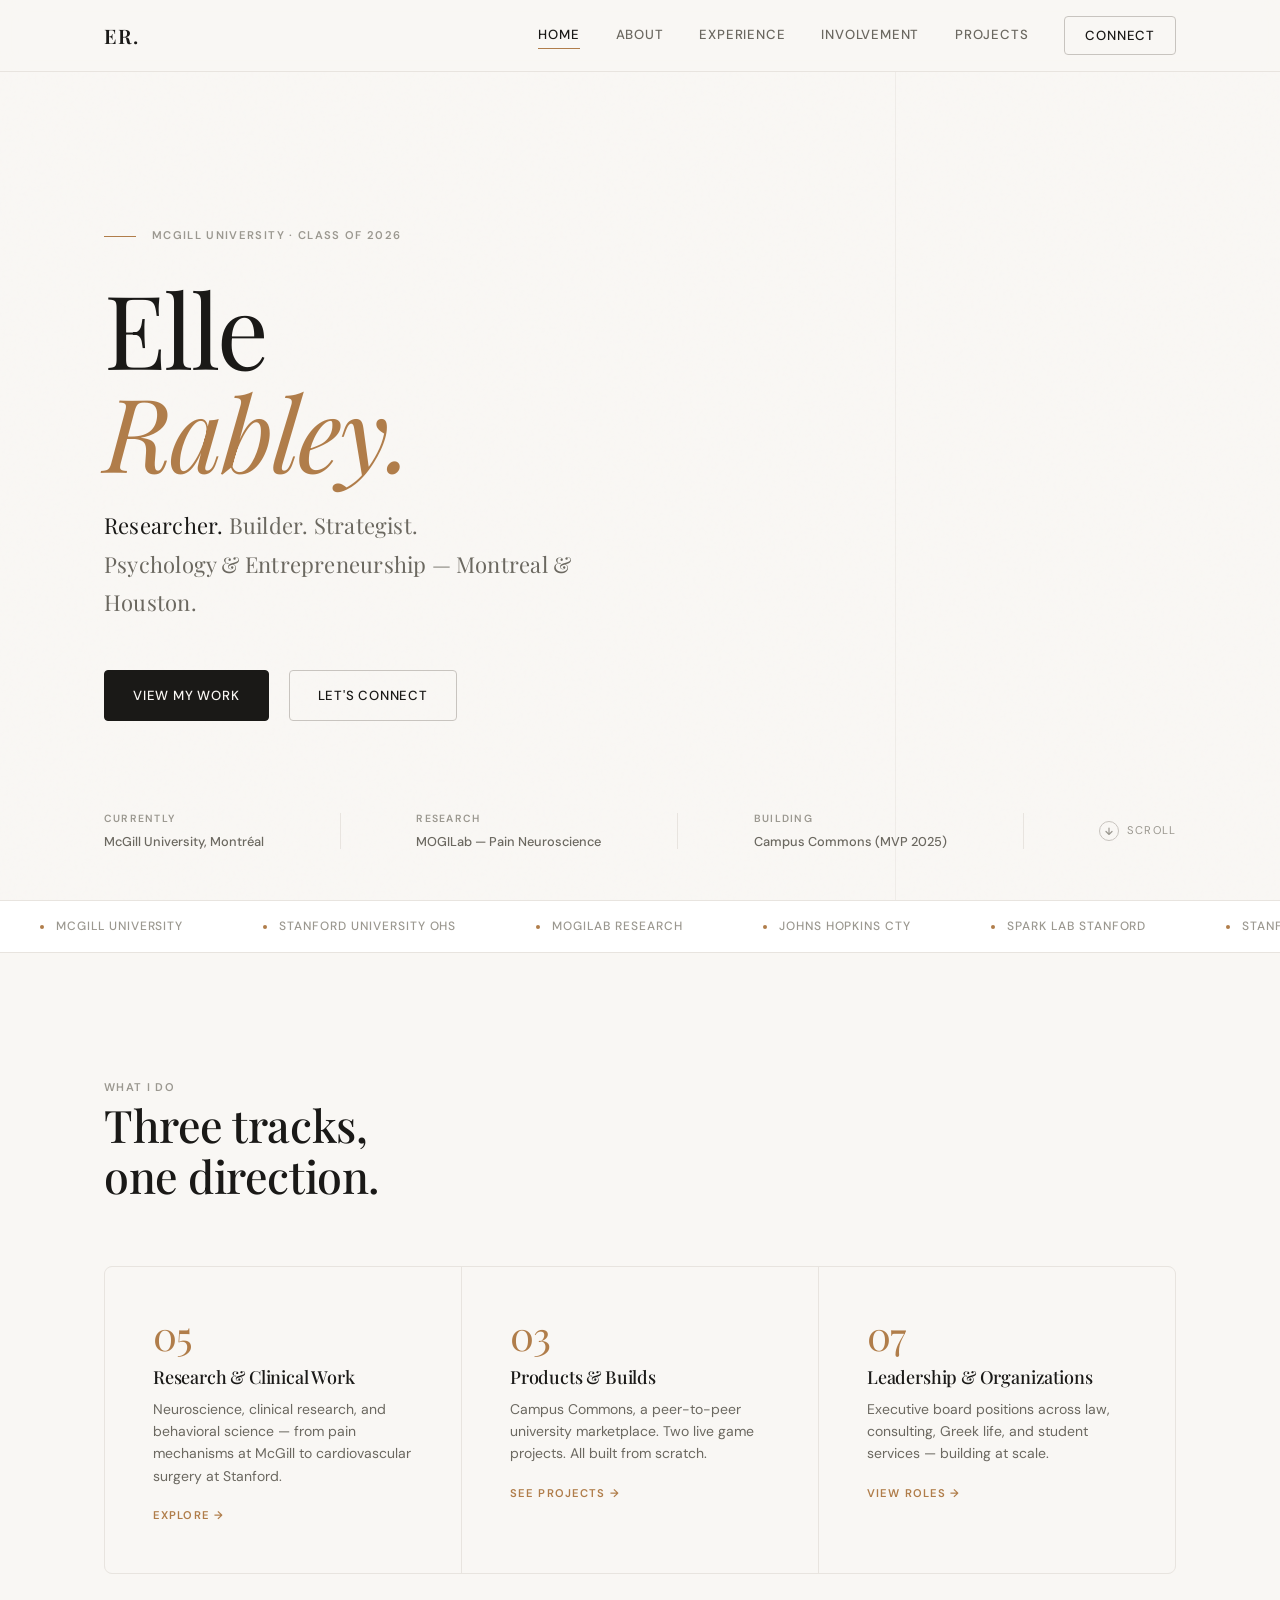
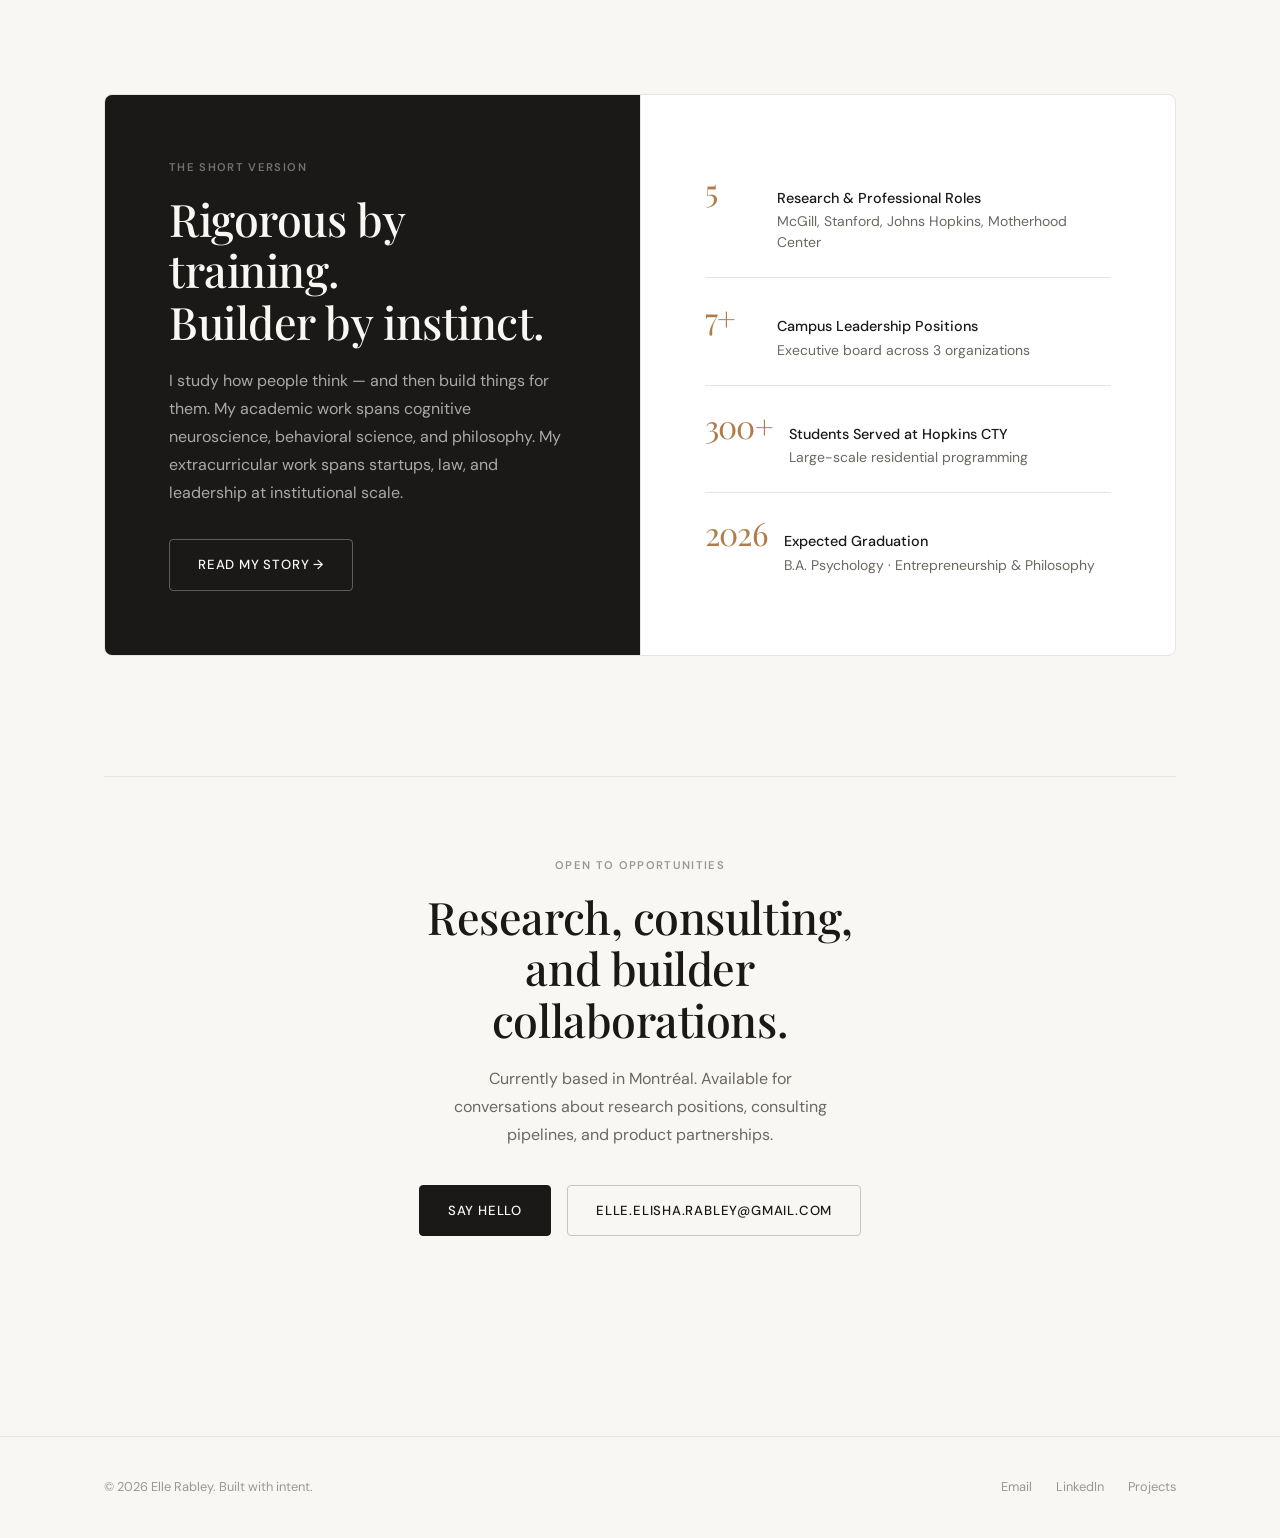
==== index.html @ f15139e5 "Add files via upload" ====
<!DOCTYPE html>
<html lang="en">
<head>
  <meta charset="UTF-8" />
  <meta name="viewport" content="width=device-width, initial-scale=1.0" />
  <title>Elle Rabley — Researcher. Builder. Strategist.</title>
  <meta name="description" content="Elle Rabley — McGill University. Psychology, Entrepreneurship, Philosophy. Researcher, builder, and aspiring strategist." />

  <!-- Open Graph -->
  <meta property="og:title"       content="Elle Rabley — Researcher. Builder. Strategist." />
  <meta property="og:description" content="McGill University student with credentials spanning neuroscience research, Stanford-affiliated work, and active product development." />
  <meta property="og:type"        content="website" />
  <meta property="og:url"         content="https://toasted-sea-salt.github.io/elle_rabley_porfolio/" />
  <meta property="og:image"       content="assets/og-image.jpg" />
  <meta name="twitter:card"       content="summary_large_image" />

  <!-- Favicon -->
  <link rel="icon" type="image/svg+xml" href="assets/favicon.svg" />

  <link rel="stylesheet" href="assets/style.css" />
  <style>
    /* ── HOME-SPECIFIC ── */
    body { overflow-x: hidden; }

    /* Hero */
    .hero {
      min-height: calc(100vh - var(--nav-h));
      display: flex;
      align-items: center;
      position: relative;
      overflow: hidden;
    }

    /* Grain texture overlay */
    .hero::before {
      content: '';
      position: absolute;
      inset: 0;
      background-image: url("data:image/svg+xml,%3Csvg viewBox='0 0 256 256' xmlns='http://www.w3.org/2000/svg'%3E%3Cfilter id='noise'%3E%3CfeTurbulence type='fractalNoise' baseFrequency='0.9' numOctaves='4' stitchTiles='stitch'/%3E%3C/filter%3E%3Crect width='100%25' height='100%25' filter='url(%23noise)' opacity='0.03'/%3E%3C/svg%3E");
      pointer-events: none;
      opacity: 0.4;
    }

    /* Decorative vertical rule */
    .hero-rule {
      position: absolute;
      top: 0; bottom: 0;
      right: clamp(200px, 30vw, 520px);
      width: 1px;
      background: var(--border);
      opacity: 0.6;
    }

    .hero-content {
      position: relative;
      z-index: 1;
      padding: clamp(48px, 8vw, 96px) 0 clamp(64px, 10vw, 120px);
    }

    .hero-eyebrow {
      display: flex;
      align-items: center;
      gap: 16px;
      margin-bottom: 32px;
    }
    .hero-eyebrow .label { color: var(--text-light); }
    .hero-eyebrow-line {
      display: block;
      width: 32px;
      height: 1px;
      background: var(--accent);
    }

    .hero-name {
      font-size: clamp(3.5rem, 8vw, 7rem);
      font-weight: 400;
      line-height: 1.0;
      letter-spacing: -0.02em;
      margin-bottom: 24px;
      font-family: var(--serif);
    }
    .hero-name em {
      font-style: italic;
      color: var(--accent);
    }

    .hero-positioning {
      font-family: var(--serif);
      font-size: clamp(1rem, 2vw, 1.375rem);
      font-weight: 400;
      color: var(--text-muted);
      letter-spacing: 0.01em;
      margin-bottom: 48px;
      max-width: 480px;
    }
    .hero-positioning span {
      color: var(--text);
    }

    .hero-actions {
      display: flex;
      align-items: center;
      gap: 20px;
      flex-wrap: wrap;
    }

    /* Hero meta strip */
    .hero-meta {
      position: absolute;
      bottom: clamp(24px, 4vw, 48px);
      left: var(--gutter);
      right: var(--gutter);
      max-width: calc(var(--max-w) - var(--gutter) * 2);
      margin: 0 auto;
      display: flex;
      align-items: center;
      justify-content: space-between;
      gap: 24px;
    }

    .hero-meta-item {
      display: flex;
      flex-direction: column;
      gap: 4px;
    }
    .hero-meta-item .label { color: var(--text-light); font-size: 0.65rem; }
    .hero-meta-item span:last-child {
      font-size: 0.8rem;
      font-weight: 500;
      color: var(--text-muted);
    }

    .hero-meta-divider {
      width: 1px;
      height: 36px;
      background: var(--border);
    }

    /* Scroll indicator */
    .scroll-hint {
      display: flex;
      align-items: center;
      gap: 8px;
      font-size: 0.7rem;
      letter-spacing: 0.1em;
      text-transform: uppercase;
      color: var(--text-light);
    }
    .scroll-hint-arrow {
      width: 20px;
      height: 20px;
      border: 1px solid var(--border-dark);
      border-radius: 50%;
      display: flex;
      align-items: center;
      justify-content: center;
      animation: bob 2s ease-in-out infinite;
    }
    @keyframes bob {
      0%, 100% { transform: translateY(0); }
      50% { transform: translateY(4px); }
    }

    /* Credentials ticker strip */
    .ticker-strip {
      border-top: 1px solid var(--border);
      border-bottom: 1px solid var(--border);
      padding: 16px 0;
      overflow: hidden;
      background: var(--bg-card);
    }
    .ticker-track {
      display: flex;
      width: max-content;
      animation: ticker 30s linear infinite;
    }
    .ticker-track:hover { animation-play-state: paused; }
    @keyframes ticker {
      0%   { transform: translateX(0); }
      100% { transform: translateX(-50%); }
    }
    .ticker-item {
      display: flex;
      align-items: center;
      gap: 12px;
      padding: 0 40px;
      white-space: nowrap;
      font-size: 0.75rem;
      letter-spacing: 0.08em;
      text-transform: uppercase;
      color: var(--text-light);
      font-weight: 500;
    }
    .ticker-dot {
      width: 4px;
      height: 4px;
      border-radius: 50%;
      background: var(--accent);
      flex-shrink: 0;
    }

    /* Feature grid */
    .feature-grid {
      display: grid;
      grid-template-columns: repeat(3, 1fr);
      gap: 1px;
      background: var(--border);
      border: 1px solid var(--border);
      border-radius: var(--radius-md);
      overflow: hidden;
    }
    .feature-cell {
      background: var(--bg);
      padding: clamp(28px, 4vw, 48px);
      transition: background 0.2s var(--ease);
    }
    .feature-cell:hover { background: var(--bg-card); }
    .feature-cell a { display: block; }
    .feature-num {
      font-family: var(--serif);
      font-size: 2.5rem;
      font-weight: 400;
      color: var(--accent);
      letter-spacing: -0.02em;
      margin-bottom: 12px;
      line-height: 1;
    }
    .feature-cell h3 { font-size: 1.125rem; margin-bottom: 10px; }
    .feature-cell p { font-size: 0.875rem; line-height: 1.6; margin-bottom: 20px; }
    .feature-arrow {
      font-size: 0.7rem;
      letter-spacing: 0.1em;
      text-transform: uppercase;
      color: var(--accent);
      font-weight: 600;
      display: flex;
      align-items: center;
      gap: 6px;
      transition: gap 0.2s;
    }
    .feature-cell:hover .feature-arrow { gap: 10px; }

    /* Profile strip */
    .profile-strip {
      display: grid;
      grid-template-columns: 1fr 1fr;
      gap: 1px;
      background: var(--border);
      border: 1px solid var(--border);
      border-radius: var(--radius-md);
      overflow: hidden;
    }
    .profile-left {
      background: var(--text);
      color: var(--bg);
      padding: clamp(40px, 5vw, 64px);
    }
    .profile-left h2 { color: var(--bg); margin-bottom: 20px; }
    .profile-left p { color: rgba(249,247,244,0.65); margin-bottom: 32px; }
    .profile-right {
      background: var(--bg-card);
      padding: clamp(40px, 5vw, 64px);
      display: flex;
      flex-direction: column;
      justify-content: center;
    }
    .stat-list {
      display: flex;
      flex-direction: column;
      gap: 24px;
    }
    .stat-item {
      display: flex;
      align-items: baseline;
      gap: 16px;
      padding-bottom: 24px;
      border-bottom: 1px solid var(--border);
    }
    .stat-item:last-child { border-bottom: none; padding-bottom: 0; }
    .stat-num {
      font-family: var(--serif);
      font-size: 2rem;
      font-weight: 400;
      color: var(--accent);
      letter-spacing: -0.02em;
      min-width: 56px;
      line-height: 1;
    }
    .stat-desc {
      font-size: 0.875rem;
      color: var(--text-muted);
      line-height: 1.5;
    }
    .stat-desc strong {
      display: block;
      font-weight: 500;
      color: var(--text);
      margin-bottom: 2px;
      font-size: 0.9rem;
    }

    @media (max-width: 900px) {
      .feature-grid { grid-template-columns: 1fr 1fr; }
      .feature-grid .feature-cell:last-child { grid-column: 1 / -1; }
      .profile-strip { grid-template-columns: 1fr; }
    }

    @media (max-width: 640px) {
      .feature-grid { grid-template-columns: 1fr; }
      .hero-meta { display: none; }
    }
  </style>
</head>
<body>

  <!-- ════ NAV ════ -->
  <nav class="nav">
    <div class="nav-inner">
      <a href="index.html" class="nav-logo">ER.</a>
      <div class="nav-links">
        <a href="index.html"              class="nav-link">Home</a>
        <a href="about/index.html"        class="nav-link">About</a>
        <a href="experience/index.html"   class="nav-link">Experience</a>
        <a href="involvement/index.html"  class="nav-link">Involvement</a>
        <a href="projects/index.html"     class="nav-link">Projects</a>
        <a href="contact/index.html"      class="nav-link btn btn-outline" style="padding:8px 20px;">Connect</a>
      </div>
      <button class="nav-toggle" id="nav-toggle" aria-label="Menu">
        <span></span><span></span><span></span>
      </button>
    </div>
  </nav>

  <div class="nav-mobile" id="nav-mobile">
    <a href="index.html"              class="nav-mobile-link">Home</a>
    <a href="about/index.html"        class="nav-mobile-link">About</a>
    <a href="experience/index.html"   class="nav-mobile-link">Experience</a>
    <a href="involvement/index.html"  class="nav-mobile-link">Involvement</a>
    <a href="projects/index.html"     class="nav-mobile-link">Projects</a>
    <a href="contact/index.html"      class="nav-mobile-link">Connect</a>
  </div>

  <main>

    <!-- ════ HERO ════ -->
    <section class="hero">
      <div class="hero-rule" aria-hidden="true"></div>

      <div class="container">
        <div class="hero-content">

          <div class="hero-eyebrow animate-fade-up">
            <span class="hero-eyebrow-line"></span>
            <span class="label">McGill University · Class of 2026</span>
          </div>

          <h1 class="hero-name animate-fade-up delay-1">
            Elle<br><em>Rabley.</em>
          </h1>

          <p class="hero-positioning animate-fade-up delay-2">
            <span>Researcher.</span> Builder. Strategist.<br>
            Psychology &amp; Entrepreneurship — Montreal &amp; Houston.
          </p>

          <div class="hero-actions animate-fade-up delay-3">
            <a href="experience/index.html" class="btn btn-primary">View My Work</a>
            <a href="contact/index.html"    class="btn btn-outline">Let's Connect</a>
          </div>

        </div>
      </div>

      <!-- Bottom meta strip -->
      <div class="hero-meta animate-fade-in delay-5">
        <div class="hero-meta-item">
          <span class="label">Currently</span>
          <span>McGill University, Montréal</span>
        </div>
        <div class="hero-meta-divider"></div>
        <div class="hero-meta-item">
          <span class="label">Research</span>
          <span>MOGILab — Pain Neuroscience</span>
        </div>
        <div class="hero-meta-divider"></div>
        <div class="hero-meta-item">
          <span class="label">Building</span>
          <span>Campus Commons (MVP 2025)</span>
        </div>
        <div class="hero-meta-divider"></div>
        <div class="scroll-hint">
          <div class="scroll-hint-arrow">
            <svg width="8" height="8" viewBox="0 0 8 8" fill="none">
              <path d="M4 1v6M1 4.5l3 3 3-3" stroke="currentColor" stroke-width="1.2" stroke-linecap="round"/>
            </svg>
          </div>
          <span>Scroll</span>
        </div>
      </div>
    </section>

    <!-- ════ TICKER ════ -->
    <div class="ticker-strip">
      <div class="ticker-track">
        <!-- First set -->
        <div class="ticker-item"><span class="ticker-dot"></span>McGill University</div>
        <div class="ticker-item"><span class="ticker-dot"></span>Stanford University OHS</div>
        <div class="ticker-item"><span class="ticker-dot"></span>MOGILab Research</div>
        <div class="ticker-item"><span class="ticker-dot"></span>Johns Hopkins CTY</div>
        <div class="ticker-item"><span class="ticker-dot"></span>SPARK Lab Stanford</div>
        <div class="ticker-item"><span class="ticker-dot"></span>Stanford Medicine</div>
        <div class="ticker-item"><span class="ticker-dot"></span>Campus Commons</div>
        <div class="ticker-item"><span class="ticker-dot"></span>Alpha Phi Executive Board</div>
        <div class="ticker-item"><span class="ticker-dot"></span>McGill Pre-Law Society</div>
        <div class="ticker-item"><span class="ticker-dot"></span>CaPS Advisory Board</div>
        <!-- Second set (duplicate for seamless loop) -->
        <div class="ticker-item"><span class="ticker-dot"></span>McGill University</div>
        <div class="ticker-item"><span class="ticker-dot"></span>Stanford University OHS</div>
        <div class="ticker-item"><span class="ticker-dot"></span>MOGILab Research</div>
        <div class="ticker-item"><span class="ticker-dot"></span>Johns Hopkins CTY</div>
        <div class="ticker-item"><span class="ticker-dot"></span>SPARK Lab Stanford</div>
        <div class="ticker-item"><span class="ticker-dot"></span>Stanford Medicine</div>
        <div class="ticker-item"><span class="ticker-dot"></span>Campus Commons</div>
        <div class="ticker-item"><span class="ticker-dot"></span>Alpha Phi Executive Board</div>
        <div class="ticker-item"><span class="ticker-dot"></span>McGill Pre-Law Society</div>
        <div class="ticker-item"><span class="ticker-dot"></span>CaPS Advisory Board</div>
      </div>
    </div>

    <!-- ════ FEATURE GRID ════ -->
    <section class="section">
      <div class="container">
        <div class="section-header reveal">
          <span class="label">What I Do</span>
          <h2>Three tracks,<br>one direction.</h2>
        </div>

        <div class="feature-grid reveal reveal-delay-1">
          <div class="feature-cell">
            <a href="experience/index.html">
              <div class="feature-num">05</div>
              <h3>Research &amp; Clinical Work</h3>
              <p>Neuroscience, clinical research, and behavioral science — from pain mechanisms at McGill to cardiovascular surgery at Stanford.</p>
              <span class="feature-arrow">Explore →</span>
            </a>
          </div>
          <div class="feature-cell">
            <a href="projects/index.html">
              <div class="feature-num">03</div>
              <h3>Products &amp; Builds</h3>
              <p>Campus Commons, a peer-to-peer university marketplace. Two live game projects. All built from scratch.</p>
              <span class="feature-arrow">See Projects →</span>
            </a>
          </div>
          <div class="feature-cell">
            <a href="involvement/index.html">
              <div class="feature-num">07</div>
              <h3>Leadership &amp; Organizations</h3>
              <p>Executive board positions across law, consulting, Greek life, and student services — building at scale.</p>
              <span class="feature-arrow">View Roles →</span>
            </a>
          </div>
        </div>
      </div>
    </section>

    <!-- ════ PROFILE STRIP ════ -->
    <section class="section" style="padding-top:0;">
      <div class="container">
        <div class="profile-strip reveal">
          <div class="profile-left">
            <span class="label" style="color:rgba(249,247,244,0.4); margin-bottom:16px; display:block;">The Short Version</span>
            <h2>Rigorous by training.<br>Builder by instinct.</h2>
            <p>I study how people think — and then build things for them. My academic work spans cognitive neuroscience, behavioral science, and philosophy. My extracurricular work spans startups, law, and leadership at institutional scale.</p>
            <a href="about/index.html" class="btn btn-outline" style="border-color:rgba(249,247,244,0.3); color:var(--bg);">Read My Story →</a>
          </div>
          <div class="profile-right">
            <div class="stat-list">
              <div class="stat-item">
                <span class="stat-num">5</span>
                <div class="stat-desc">
                  <strong>Research &amp; Professional Roles</strong>
                  McGill, Stanford, Johns Hopkins, Motherhood Center
                </div>
              </div>
              <div class="stat-item">
                <span class="stat-num">7+</span>
                <div class="stat-desc">
                  <strong>Campus Leadership Positions</strong>
                  Executive board across 3 organizations
                </div>
              </div>
              <div class="stat-item">
                <span class="stat-num">300+</span>
                <div class="stat-desc">
                  <strong>Students Served at Hopkins CTY</strong>
                  Large-scale residential programming
                </div>
              </div>
              <div class="stat-item">
                <span class="stat-num">2026</span>
                <div class="stat-desc">
                  <strong>Expected Graduation</strong>
                  B.A. Psychology · Entrepreneurship &amp; Philosophy
                </div>
              </div>
            </div>
          </div>
        </div>
      </div>
    </section>

    <!-- ════ CONNECT CTA ════ -->
    <section class="section" style="padding-top:0;">
      <div class="container">
        <div style="text-align:center; padding: clamp(48px,7vw,80px) 0; border-top: 1px solid var(--border);">
          <span class="label reveal" style="display:block; margin-bottom:16px;">Open to Opportunities</span>
          <h2 class="reveal reveal-delay-1" style="margin-bottom:20px; max-width:520px; margin-left:auto; margin-right:auto;">Research, consulting,<br>and builder collaborations.</h2>
          <p class="reveal reveal-delay-2" style="margin-bottom:36px; max-width:400px; margin-left:auto; margin-right:auto;">Currently based in Montréal. Available for conversations about research positions, consulting pipelines, and product partnerships.</p>
          <div class="reveal reveal-delay-3" style="display:flex; gap:16px; justify-content:center; flex-wrap:wrap;">
            <a href="contact/index.html" class="btn btn-primary">Say Hello</a>
            <a href="mailto:elle.elisha.rabley@gmail.com" class="btn btn-outline">elle.elisha.rabley@gmail.com</a>
          </div>
        </div>
      </div>
    </section>

  </main>

  <!-- ════ FOOTER ════ -->
  <footer>
    <div class="container">
      <div class="footer-inner">
        <span class="footer-copy">© 2026 Elle Rabley. Built with intent.</span>
        <div class="footer-links">
          <a href="mailto:elle.elisha.rabley@gmail.com" class="footer-link">Email</a>
          <a href="https://www.linkedin.com/in/elisha-elle-rabley-b92aa0346" class="footer-link" target="_blank" rel="noopener">LinkedIn</a>
          <a href="projects/index.html" class="footer-link">Projects</a>
        </div>
      </div>
    </div>
  </footer>

  <script src="assets/main.js"></script>
</body>
</html>
---- assets/style.css ----
/* ==========================================
   ELLE RABLEY — PORTFOLIO DESIGN SYSTEM
   ========================================== */

@import url('https://fonts.googleapis.com/css2?family=Playfair+Display:ital,wght@0,400;0,500;0,600;0,700;1,400;1,500&family=DM+Sans:ital,wght@0,300;0,400;0,500;0,600;1,300;1,400&display=swap');

/* === TOKENS === */
:root {
  --bg:           #F9F7F4;
  --bg-card:      #FFFFFF;
  --text:         #1A1917;
  --text-muted:   #6B6860;
  --text-light:   #9B9890;
  --accent:       #B07D4A;
  --accent-light: #D4A574;
  --accent-pale:  #F2E8DE;
  --sage:         #5C6B5E;
  --sage-pale:    #ECF0EC;
  --border:       #E8E4DF;
  --border-dark:  #C8C4BF;

  --serif:        'Playfair Display', Georgia, serif;
  --sans:         'DM Sans', system-ui, sans-serif;

  --nav-h:        72px;
  --max-w:        1200px;
  --gutter:       clamp(24px, 5vw, 80px);
  --section-py:   clamp(64px, 10vw, 120px);

  --radius:       4px;
  --radius-md:    8px;
  --ease:         cubic-bezier(0.16, 1, 0.3, 1);
}

/* === RESET === */
*, *::before, *::after { box-sizing: border-box; margin: 0; padding: 0; }
html { scroll-behavior: smooth; font-size: 16px; -webkit-font-smoothing: antialiased; }
body {
  font-family: var(--sans);
  background: var(--bg);
  color: var(--text);
  line-height: 1.6;
  min-height: 100vh;
  overflow-x: hidden;
}
img { display: block; max-width: 100%; height: auto; }
a { color: inherit; text-decoration: none; }
ul, ol { list-style: none; }
button { cursor: pointer; font-family: var(--sans); border: none; background: none; }

/* === TYPOGRAPHY === */
.serif { font-family: var(--serif); }

h1, h2, h3, h4 { font-family: var(--serif); line-height: 1.15; letter-spacing: -0.01em; font-weight: 500; }
h1 { font-size: clamp(2.8rem, 6vw, 5rem); }
h2 { font-size: clamp(1.8rem, 3.5vw, 2.8rem); }
h3 { font-size: clamp(1.2rem, 2vw, 1.5rem); }
h4 { font-size: 1rem; font-family: var(--sans); font-weight: 600; letter-spacing: 0.08em; text-transform: uppercase; color: var(--accent); }

p { font-size: 1rem; line-height: 1.75; color: var(--text-muted); }
p.large { font-size: clamp(1rem, 1.5vw, 1.125rem); }

.label {
  font-family: var(--sans);
  font-size: 0.7rem;
  font-weight: 600;
  letter-spacing: 0.12em;
  text-transform: uppercase;
  color: var(--text-light);
}

/* === LAYOUT === */
.container {
  width: 100%;
  max-width: var(--max-w);
  margin: 0 auto;
  padding: 0 var(--gutter);
}

.section {
  padding: var(--section-py) 0;
}

/* === NAVIGATION === */
.nav {
  position: fixed;
  top: 0; left: 0; right: 0;
  height: var(--nav-h);
  background: rgba(249, 247, 244, 0.92);
  backdrop-filter: blur(12px);
  -webkit-backdrop-filter: blur(12px);
  border-bottom: 1px solid var(--border);
  z-index: 100;
  transition: border-color 0.3s var(--ease), background 0.3s var(--ease);
}

.nav-inner {
  display: flex;
  align-items: center;
  justify-content: space-between;
  height: 100%;
  max-width: var(--max-w);
  margin: 0 auto;
  padding: 0 var(--gutter);
}

.nav-logo {
  font-family: var(--serif);
  font-size: 1.25rem;
  font-weight: 600;
  letter-spacing: 0.04em;
  color: var(--text);
  transition: color 0.2s;
}
.nav-logo:hover { color: var(--accent); }

.nav-links {
  display: flex;
  align-items: center;
  gap: 36px;
}

.nav-link {
  font-size: 0.825rem;
  font-weight: 500;
  letter-spacing: 0.06em;
  text-transform: uppercase;
  color: var(--text-muted);
  position: relative;
  transition: color 0.2s var(--ease);
  padding-bottom: 2px;
}
.nav-link::after {
  content: '';
  position: absolute;
  bottom: -2px; left: 0;
  width: 0; height: 1px;
  background: var(--accent);
  transition: width 0.3s var(--ease);
}
.nav-link:hover,
.nav-link.active { color: var(--text); }
.nav-link:hover::after,
.nav-link.active::after { width: 100%; }

/* Mobile hamburger */
.nav-toggle {
  display: none;
  flex-direction: column;
  gap: 5px;
  width: 24px;
  cursor: pointer;
  padding: 4px 0;
}
.nav-toggle span {
  display: block;
  height: 1.5px;
  width: 100%;
  background: var(--text);
  transition: all 0.3s var(--ease);
  transform-origin: center;
}
.nav-toggle.open span:nth-child(1) { transform: translateY(6.5px) rotate(45deg); }
.nav-toggle.open span:nth-child(2) { opacity: 0; }
.nav-toggle.open span:nth-child(3) { transform: translateY(-6.5px) rotate(-45deg); }

.nav-mobile {
  display: none;
  position: fixed;
  top: var(--nav-h); left: 0; right: 0;
  background: var(--bg);
  border-bottom: 1px solid var(--border);
  padding: 24px var(--gutter) 32px;
  z-index: 99;
  flex-direction: column;
  gap: 0;
}
.nav-mobile.open { display: flex; }
.nav-mobile-link {
  font-size: 1.1rem;
  font-weight: 400;
  color: var(--text-muted);
  padding: 14px 0;
  border-bottom: 1px solid var(--border);
  transition: color 0.2s;
  display: block;
}
.nav-mobile-link:last-child { border-bottom: none; }
.nav-mobile-link:hover { color: var(--text); }

/* Main content offset */
main { padding-top: var(--nav-h); }

/* === BUTTONS === */
.btn {
  display: inline-flex;
  align-items: center;
  gap: 8px;
  font-family: var(--sans);
  font-size: 0.825rem;
  font-weight: 500;
  letter-spacing: 0.06em;
  text-transform: uppercase;
  padding: 14px 28px;
  border: 1.5px solid;
  border-radius: var(--radius);
  transition: all 0.25s var(--ease);
  cursor: pointer;
}

.btn-primary {
  background: var(--text);
  color: var(--bg);
  border-color: var(--text);
}
.btn-primary:hover {
  background: var(--accent);
  border-color: var(--accent);
  transform: translateY(-1px);
}

.btn-outline {
  background: transparent;
  color: var(--text);
  border-color: var(--border-dark);
}
.btn-outline:hover {
  border-color: var(--accent);
  color: var(--accent);
  transform: translateY(-1px);
}

.btn-ghost {
  background: transparent;
  color: var(--accent);
  border-color: transparent;
  padding-left: 0;
  letter-spacing: 0.04em;
}
.btn-ghost:hover { color: var(--text); }
.btn-ghost svg { transition: transform 0.2s var(--ease); }
.btn-ghost:hover svg { transform: translateX(4px); }

/* === CARDS === */
.card {
  background: var(--bg-card);
  border: 1px solid var(--border);
  border-radius: var(--radius-md);
  padding: 32px;
  transition: transform 0.25s var(--ease), border-color 0.25s var(--ease);
}
.card:hover {
  transform: translateY(-3px);
  border-color: var(--border-dark);
}

/* === DIVIDER === */
.divider {
  height: 1px;
  background: var(--border);
  margin: 0;
}

/* === BADGE === */
.badge {
  display: inline-flex;
  align-items: center;
  gap: 6px;
  font-size: 0.7rem;
  font-weight: 600;
  letter-spacing: 0.08em;
  text-transform: uppercase;
  padding: 4px 10px;
  border-radius: 100px;
}
.badge-accent { background: var(--accent-pale); color: var(--accent); }
.badge-sage   { background: var(--sage-pale);   color: var(--sage);   }
.badge-dark   { background: var(--text);         color: var(--bg);     }

/* === PAGE HEADER === */
.page-header {
  padding: clamp(48px, 8vw, 96px) 0 clamp(40px, 6vw, 72px);
  border-bottom: 1px solid var(--border);
}
.page-header .label { margin-bottom: 16px; }
.page-header h1 { margin-bottom: 20px; }
.page-header .subtitle {
  max-width: 520px;
  font-size: clamp(1rem, 1.5vw, 1.125rem);
  color: var(--text-muted);
}

/* === SECTION HEADER === */
.section-header {
  margin-bottom: clamp(40px, 6vw, 64px);
}
.section-header .label { margin-bottom: 12px; }
.section-header h2 { margin-bottom: 16px; }
.section-header p { max-width: 480px; }

/* === FOOTER === */
footer {
  border-top: 1px solid var(--border);
  padding: 40px 0;
}
.footer-inner {
  display: flex;
  align-items: center;
  justify-content: space-between;
  gap: 24px;
  flex-wrap: wrap;
}
.footer-copy {
  font-size: 0.8rem;
  color: var(--text-light);
}
.footer-links {
  display: flex;
  gap: 24px;
}
.footer-link {
  font-size: 0.8rem;
  color: var(--text-light);
  transition: color 0.2s;
}
.footer-link:hover { color: var(--accent); }

/* === ANIMATIONS === */
@keyframes fadeUp {
  from { opacity: 0; transform: translateY(20px); }
  to   { opacity: 1; transform: translateY(0); }
}
@keyframes fadeIn {
  from { opacity: 0; }
  to   { opacity: 1; }
}

.animate-fade-up {
  animation: fadeUp 0.8s var(--ease) both;
}
.animate-fade-in {
  animation: fadeIn 0.6s ease both;
}
.delay-1 { animation-delay: 0.1s; }
.delay-2 { animation-delay: 0.2s; }
.delay-3 { animation-delay: 0.35s; }
.delay-4 { animation-delay: 0.5s; }
.delay-5 { animation-delay: 0.65s; }

/* Scroll-triggered reveal */
.reveal {
  opacity: 0;
  transform: translateY(24px);
  transition: opacity 0.7s var(--ease), transform 0.7s var(--ease);
}
.reveal.visible {
  opacity: 1;
  transform: translateY(0);
}
.reveal-delay-1 { transition-delay: 0.1s; }
.reveal-delay-2 { transition-delay: 0.2s; }
.reveal-delay-3 { transition-delay: 0.3s; }
.reveal-delay-4 { transition-delay: 0.4s; }

/* === UTILITIES === */
.text-accent { color: var(--accent); }
.text-muted  { color: var(--text-muted); }
.text-light  { color: var(--text-light); }
.italic      { font-style: italic; }
.weight-400  { font-weight: 400; }
.weight-500  { font-weight: 500; }

/* === RESPONSIVE === */
@media (max-width: 768px) {
  .nav-links { display: none; }
  .nav-toggle { display: flex; }

  .footer-inner { flex-direction: column; align-items: flex-start; gap: 16px; }
}

@media (max-width: 480px) {
  :root { --gutter: 20px; }
}
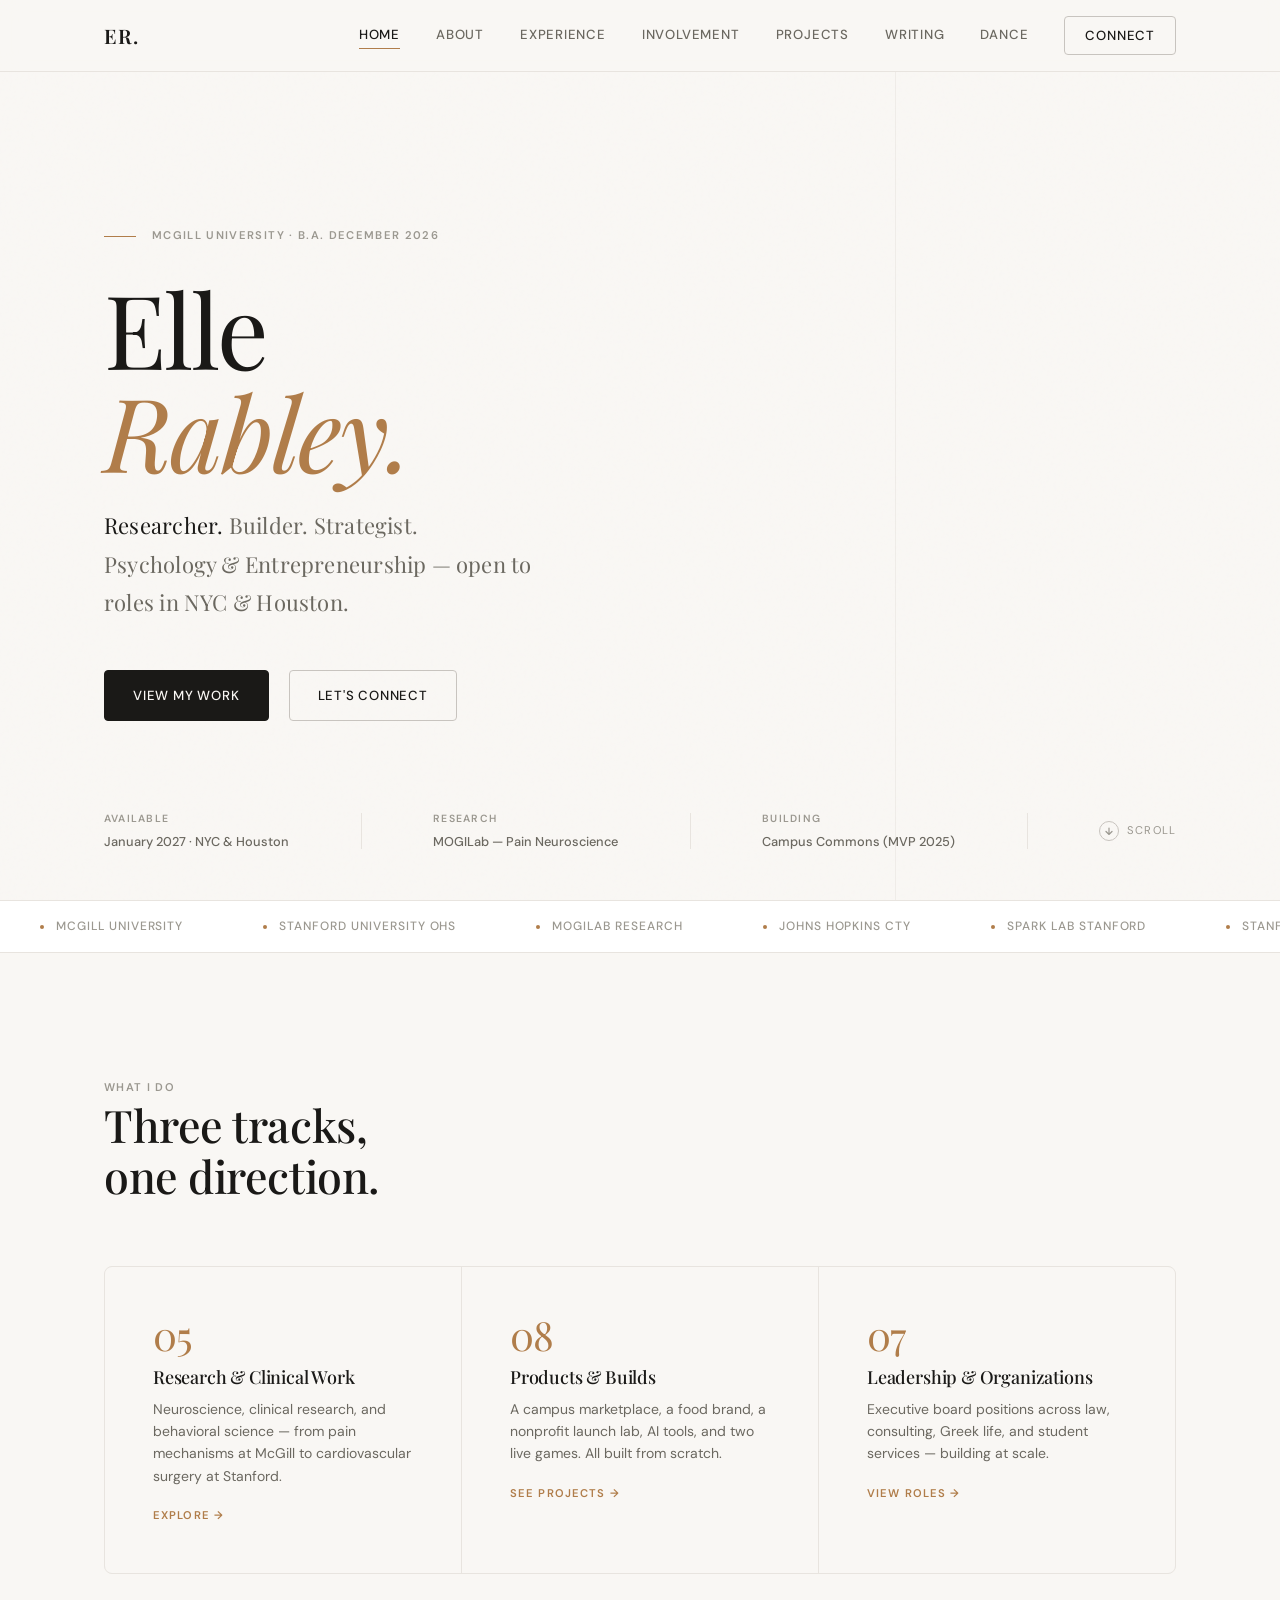
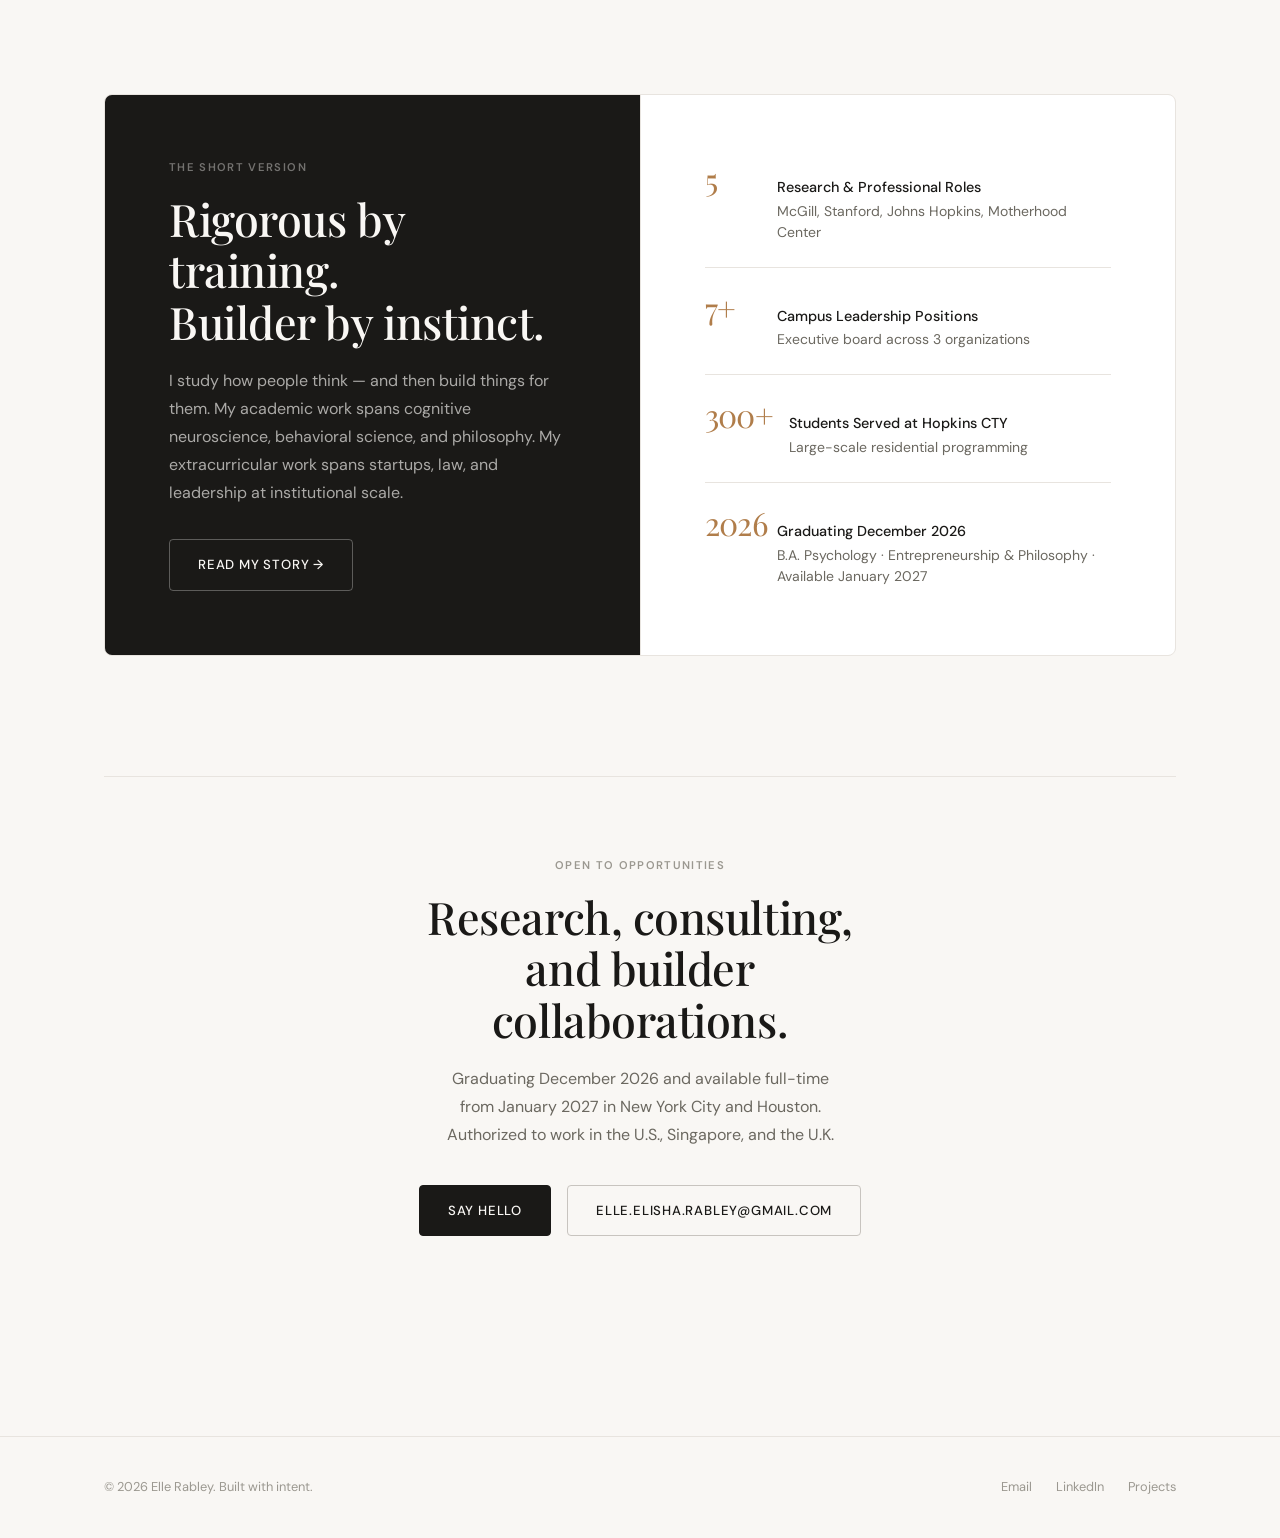
==== commit b4feb675: "Update home page: availability, projects count, ticker" ====
--- a/index.html
+++ b/index.html
@@ -323,6 +323,8 @@
         <a href="experience/index.html"   class="nav-link">Experience</a>
         <a href="involvement/index.html"  class="nav-link">Involvement</a>
         <a href="projects/index.html"     class="nav-link">Projects</a>
+        <a href="writing/index.html"     class="nav-link">Writing</a>
+        <a href="dance/index.html"       class="nav-link">Dance</a>
         <a href="contact/index.html"      class="nav-link btn btn-outline" style="padding:8px 20px;">Connect</a>
       </div>
       <button class="nav-toggle" id="nav-toggle" aria-label="Menu">
@@ -337,6 +339,8 @@
     <a href="experience/index.html"   class="nav-mobile-link">Experience</a>
     <a href="involvement/index.html"  class="nav-mobile-link">Involvement</a>
     <a href="projects/index.html"     class="nav-mobile-link">Projects</a>
+    <a href="writing/index.html"     class="nav-mobile-link">Writing</a>
+    <a href="dance/index.html"       class="nav-mobile-link">Dance</a>
     <a href="contact/index.html"      class="nav-mobile-link">Connect</a>
   </div>
 
@@ -351,7 +355,7 @@
 
           <div class="hero-eyebrow animate-fade-up">
             <span class="hero-eyebrow-line"></span>
-            <span class="label">McGill University · Class of 2026</span>
+            <span class="label">McGill University · B.A. December 2026</span>
           </div>
 
           <h1 class="hero-name animate-fade-up delay-1">
@@ -360,7 +364,7 @@
 
           <p class="hero-positioning animate-fade-up delay-2">
             <span>Researcher.</span> Builder. Strategist.<br>
-            Psychology &amp; Entrepreneurship — Montreal &amp; Houston.
+            Psychology &amp; Entrepreneurship — open to roles in NYC &amp; Houston.
           </p>
 
           <div class="hero-actions animate-fade-up delay-3">
@@ -374,8 +378,8 @@
       <!-- Bottom meta strip -->
       <div class="hero-meta animate-fade-in delay-5">
         <div class="hero-meta-item">
-          <span class="label">Currently</span>
-          <span>McGill University, Montréal</span>
+          <span class="label">Available</span>
+          <span>January 2027 · NYC &amp; Houston</span>
         </div>
         <div class="hero-meta-divider"></div>
         <div class="hero-meta-item">
@@ -413,6 +417,8 @@
         <div class="ticker-item"><span class="ticker-dot"></span>Alpha Phi Executive Board</div>
         <div class="ticker-item"><span class="ticker-dot"></span>McGill Pre-Law Society</div>
         <div class="ticker-item"><span class="ticker-dot"></span>CaPS Advisory Board</div>
+        <div class="ticker-item"><span class="ticker-dot"></span>Duke TIP</div>
+        <div class="ticker-item"><span class="ticker-dot"></span>Joffrey Ballet School NYC</div>
         <!-- Second set (duplicate for seamless loop) -->
         <div class="ticker-item"><span class="ticker-dot"></span>McGill University</div>
         <div class="ticker-item"><span class="ticker-dot"></span>Stanford University OHS</div>
@@ -424,6 +430,8 @@
         <div class="ticker-item"><span class="ticker-dot"></span>Alpha Phi Executive Board</div>
         <div class="ticker-item"><span class="ticker-dot"></span>McGill Pre-Law Society</div>
         <div class="ticker-item"><span class="ticker-dot"></span>CaPS Advisory Board</div>
+        <div class="ticker-item"><span class="ticker-dot"></span>Duke TIP</div>
+        <div class="ticker-item"><span class="ticker-dot"></span>Joffrey Ballet School NYC</div>
       </div>
     </div>
 
@@ -446,9 +454,9 @@
           </div>
           <div class="feature-cell">
             <a href="projects/index.html">
-              <div class="feature-num">03</div>
+              <div class="feature-num">08</div>
               <h3>Products &amp; Builds</h3>
-              <p>Campus Commons, a peer-to-peer university marketplace. Two live game projects. All built from scratch.</p>
+              <p>A campus marketplace, a food brand, a nonprofit launch lab, AI tools, and two live games. All built from scratch.</p>
               <span class="feature-arrow">See Projects →</span>
             </a>
           </div>
@@ -500,8 +508,8 @@
               <div class="stat-item">
                 <span class="stat-num">2026</span>
                 <div class="stat-desc">
-                  <strong>Expected Graduation</strong>
-                  B.A. Psychology · Entrepreneurship &amp; Philosophy
+                  <strong>Graduating December 2026</strong>
+                  B.A. Psychology · Entrepreneurship &amp; Philosophy · Available January 2027
                 </div>
               </div>
             </div>
@@ -516,7 +524,7 @@
         <div style="text-align:center; padding: clamp(48px,7vw,80px) 0; border-top: 1px solid var(--border);">
           <span class="label reveal" style="display:block; margin-bottom:16px;">Open to Opportunities</span>
           <h2 class="reveal reveal-delay-1" style="margin-bottom:20px; max-width:520px; margin-left:auto; margin-right:auto;">Research, consulting,<br>and builder collaborations.</h2>
-          <p class="reveal reveal-delay-2" style="margin-bottom:36px; max-width:400px; margin-left:auto; margin-right:auto;">Currently based in Montréal. Available for conversations about research positions, consulting pipelines, and product partnerships.</p>
+          <p class="reveal reveal-delay-2" style="margin-bottom:36px; max-width:400px; margin-left:auto; margin-right:auto;">Graduating December 2026 and available full-time from January 2027 in New York City and Houston. Authorized to work in the U.S., Singapore, and the U.K.</p>
           <div class="reveal reveal-delay-3" style="display:flex; gap:16px; justify-content:center; flex-wrap:wrap;">
             <a href="contact/index.html" class="btn btn-primary">Say Hello</a>
             <a href="mailto:elle.elisha.rabley@gmail.com" class="btn btn-outline">elle.elisha.rabley@gmail.com</a>
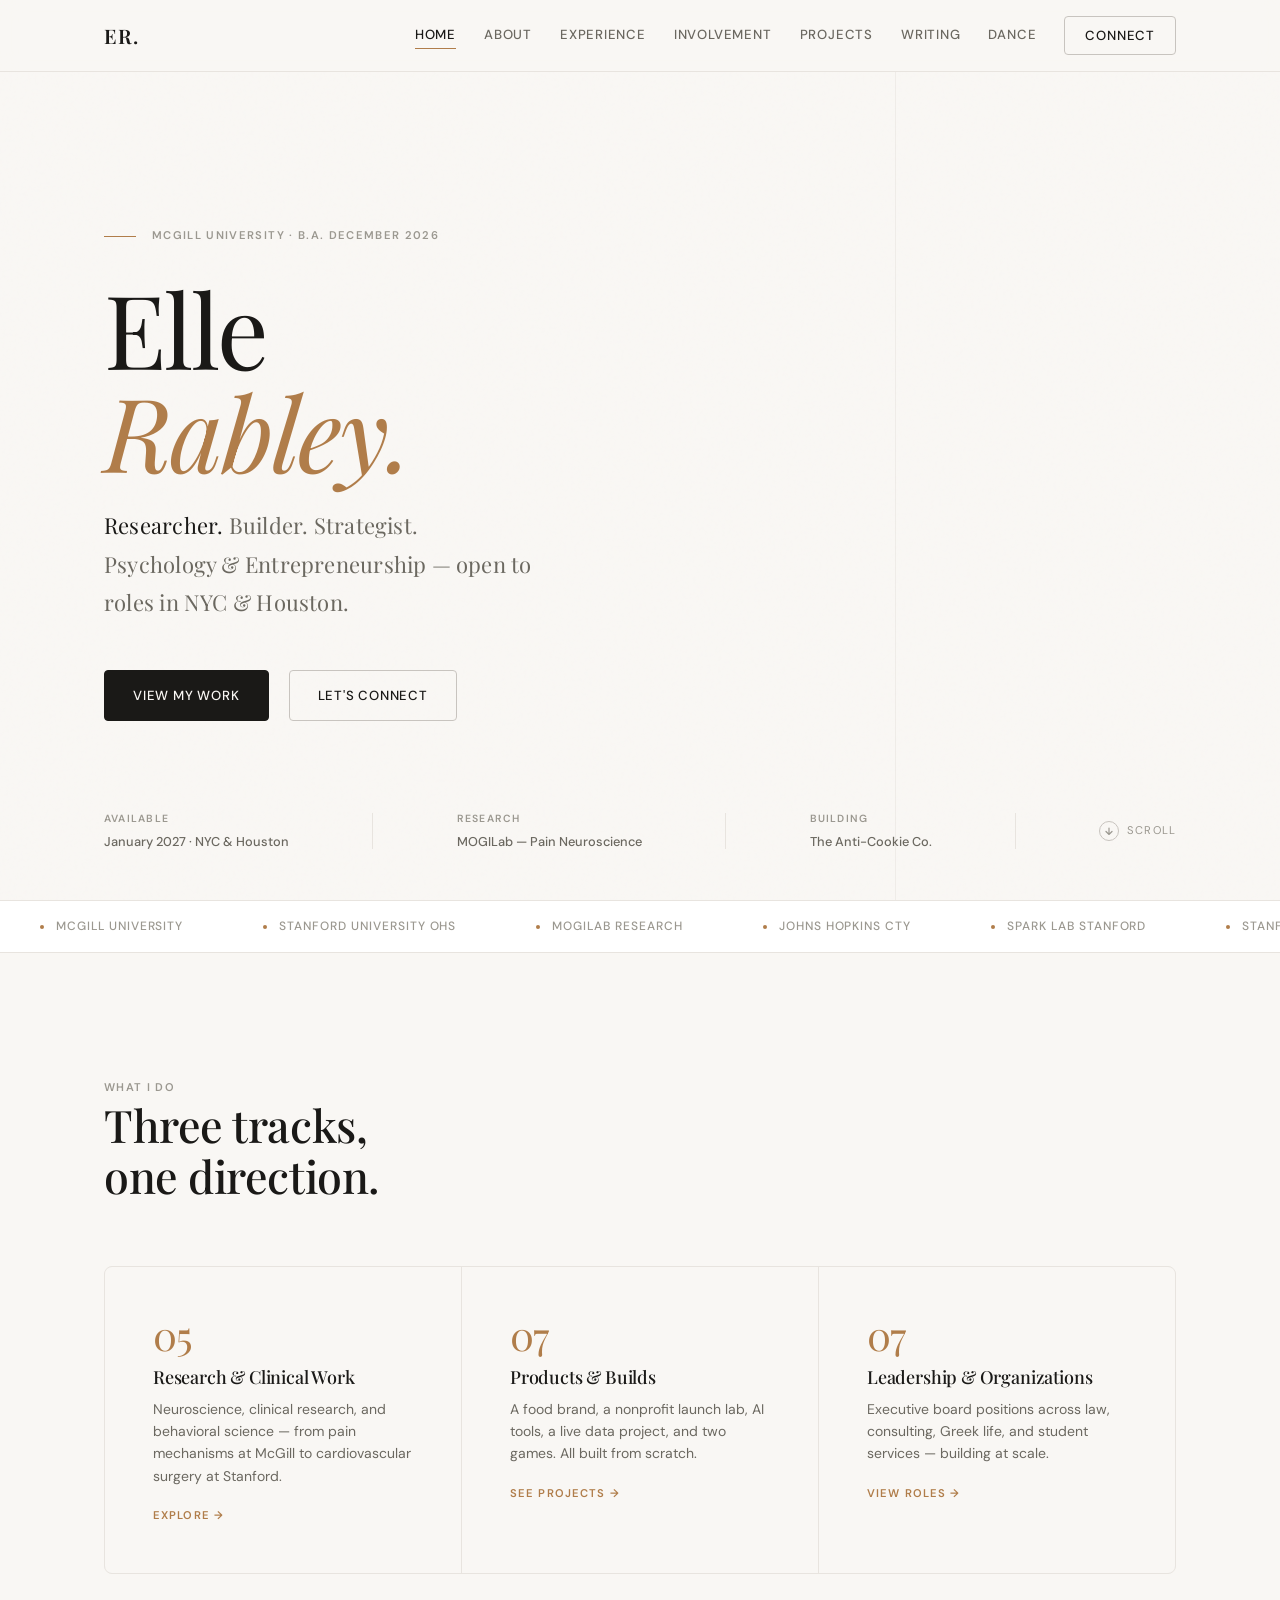
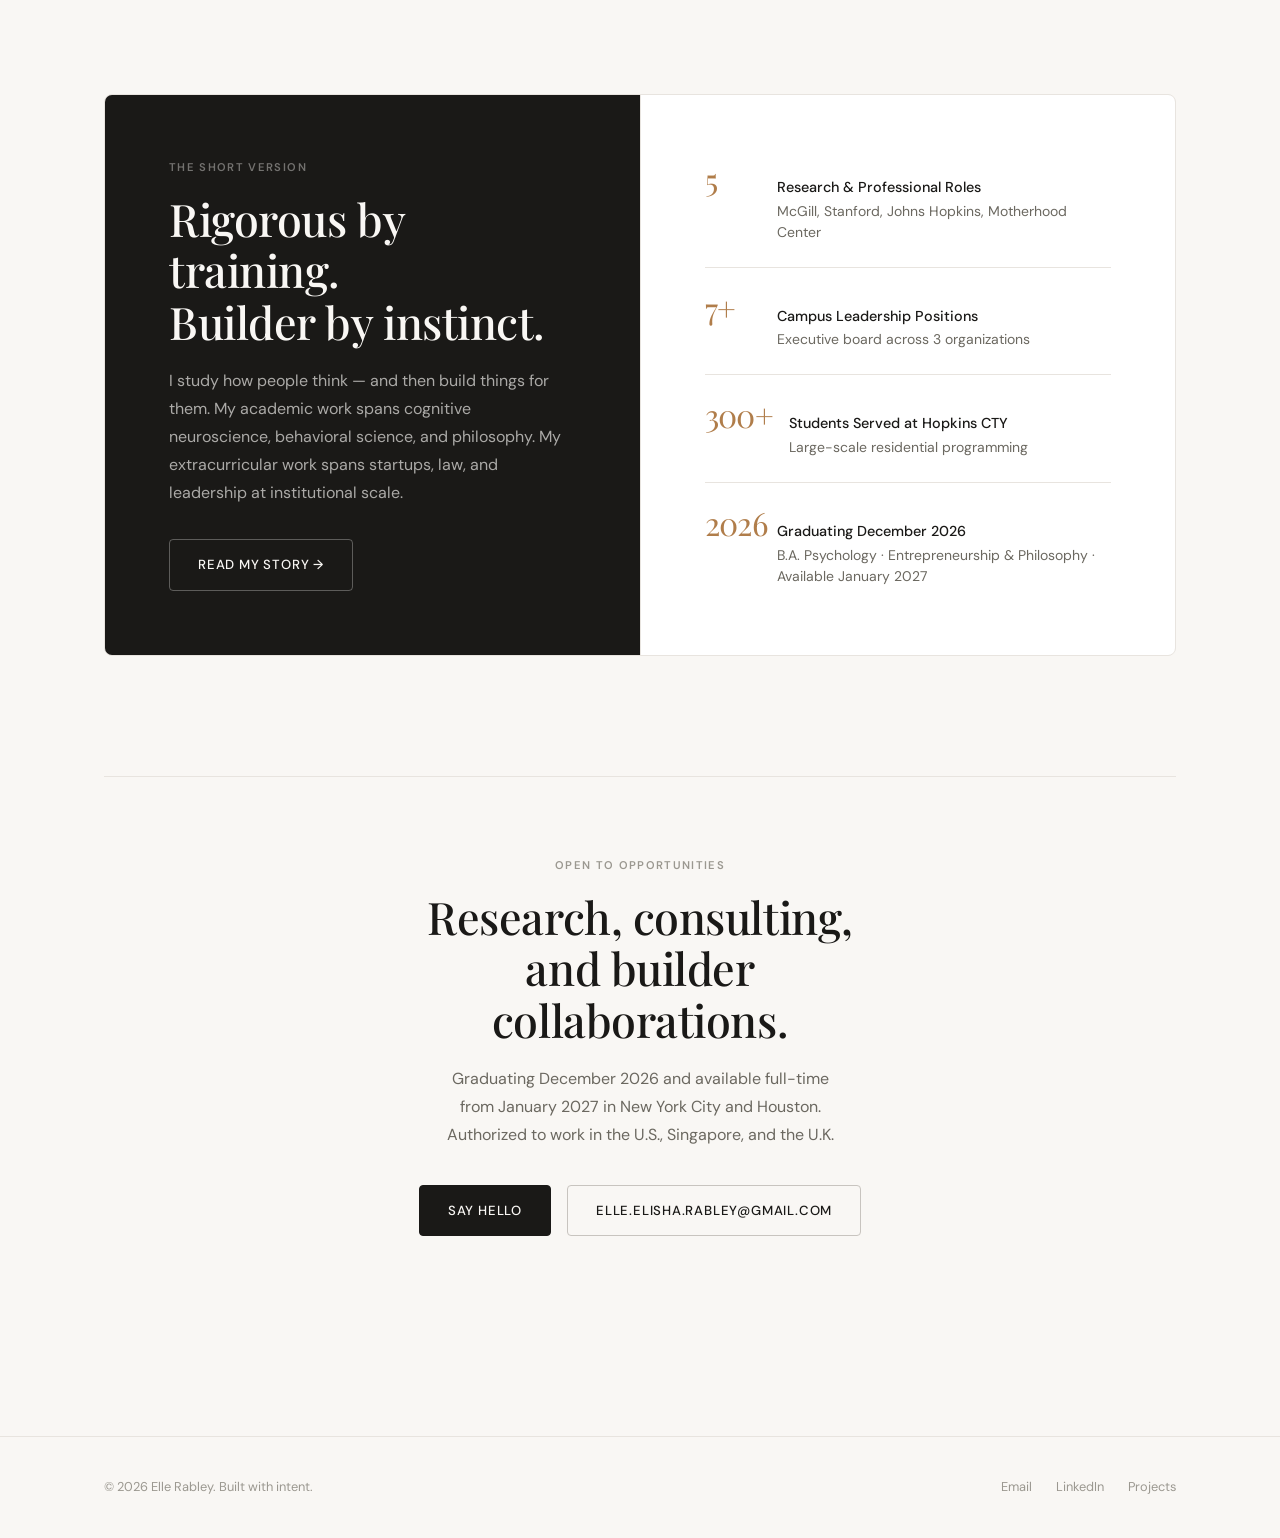
==== commit 704d75b9: "Home and README: remove Campus Commons" ====
--- a/index.html
+++ b/index.html
@@ -389,7 +389,7 @@
         <div class="hero-meta-divider"></div>
         <div class="hero-meta-item">
           <span class="label">Building</span>
-          <span>Campus Commons (MVP 2025)</span>
+          <span>The Anti-Cookie Co.</span>
         </div>
         <div class="hero-meta-divider"></div>
         <div class="scroll-hint">
@@ -413,7 +413,7 @@
         <div class="ticker-item"><span class="ticker-dot"></span>Johns Hopkins CTY</div>
         <div class="ticker-item"><span class="ticker-dot"></span>SPARK Lab Stanford</div>
         <div class="ticker-item"><span class="ticker-dot"></span>Stanford Medicine</div>
-        <div class="ticker-item"><span class="ticker-dot"></span>Campus Commons</div>
+        <div class="ticker-item"><span class="ticker-dot"></span>The Anti-Cookie Co.</div>
         <div class="ticker-item"><span class="ticker-dot"></span>Alpha Phi Executive Board</div>
         <div class="ticker-item"><span class="ticker-dot"></span>McGill Pre-Law Society</div>
         <div class="ticker-item"><span class="ticker-dot"></span>CaPS Advisory Board</div>
@@ -426,7 +426,7 @@
         <div class="ticker-item"><span class="ticker-dot"></span>Johns Hopkins CTY</div>
         <div class="ticker-item"><span class="ticker-dot"></span>SPARK Lab Stanford</div>
         <div class="ticker-item"><span class="ticker-dot"></span>Stanford Medicine</div>
-        <div class="ticker-item"><span class="ticker-dot"></span>Campus Commons</div>
+        <div class="ticker-item"><span class="ticker-dot"></span>The Anti-Cookie Co.</div>
         <div class="ticker-item"><span class="ticker-dot"></span>Alpha Phi Executive Board</div>
         <div class="ticker-item"><span class="ticker-dot"></span>McGill Pre-Law Society</div>
         <div class="ticker-item"><span class="ticker-dot"></span>CaPS Advisory Board</div>
@@ -454,9 +454,9 @@
           </div>
           <div class="feature-cell">
             <a href="projects/index.html">
-              <div class="feature-num">08</div>
+              <div class="feature-num">07</div>
               <h3>Products &amp; Builds</h3>
-              <p>A campus marketplace, a food brand, a nonprofit launch lab, AI tools, and two live games. All built from scratch.</p>
+              <p>A food brand, a nonprofit launch lab, AI tools, a live data project, and two games. All built from scratch.</p>
               <span class="feature-arrow">See Projects →</span>
             </a>
           </div>
--- a/assets/style.css
+++ b/assets/style.css
@@ -117,7 +117,7 @@
 .nav-links {
   display: flex;
   align-items: center;
-  gap: 36px;
+  gap: 28px;
 }
 
 .nav-link {
@@ -259,6 +259,42 @@
   height: 1px;
   background: var(--border);
   margin: 0;
+  position: relative;
+}
+
+/* Scroll cue sitting on each section divider */
+.divider-arrow {
+  position: absolute;
+  left: 50%;
+  top: 50%;
+  width: 44px;
+  height: 44px;
+  margin: -22px 0 0 -22px;
+  border-radius: 50%;
+  background: var(--bg);
+  border: 1px solid var(--border-dark);
+  color: var(--accent);
+  display: flex;
+  align-items: center;
+  justify-content: center;
+  animation: nudge 2.2s var(--ease) infinite;
+  transition: background 0.2s var(--ease), color 0.2s var(--ease), border-color 0.2s var(--ease);
+}
+.divider-arrow:hover,
+.divider-arrow:focus-visible {
+  background: var(--accent);
+  border-color: var(--accent);
+  color: var(--bg);
+  animation-play-state: paused;
+}
+/* Land the next section's heading just below the fixed nav */
+.divider + * { scroll-margin-top: calc(var(--nav-h) - var(--section-py) + 24px); }
+@keyframes nudge {
+  0%, 100% { transform: translateY(0); }
+  50%      { transform: translateY(5px); }
+}
+@media (prefers-reduced-motion: reduce) {
+  .divider-arrow { animation: none; }
 }
 
 /* === BADGE === */
@@ -371,9 +407,12 @@
 .weight-500  { font-weight: 500; }
 
 /* === RESPONSIVE === */
-@media (max-width: 768px) {
+@media (max-width: 1024px) {
   .nav-links { display: none; }
   .nav-toggle { display: flex; }
+}
+
+@media (max-width: 768px) {
 
   .footer-inner { flex-direction: column; align-items: flex-start; gap: 16px; }
 }
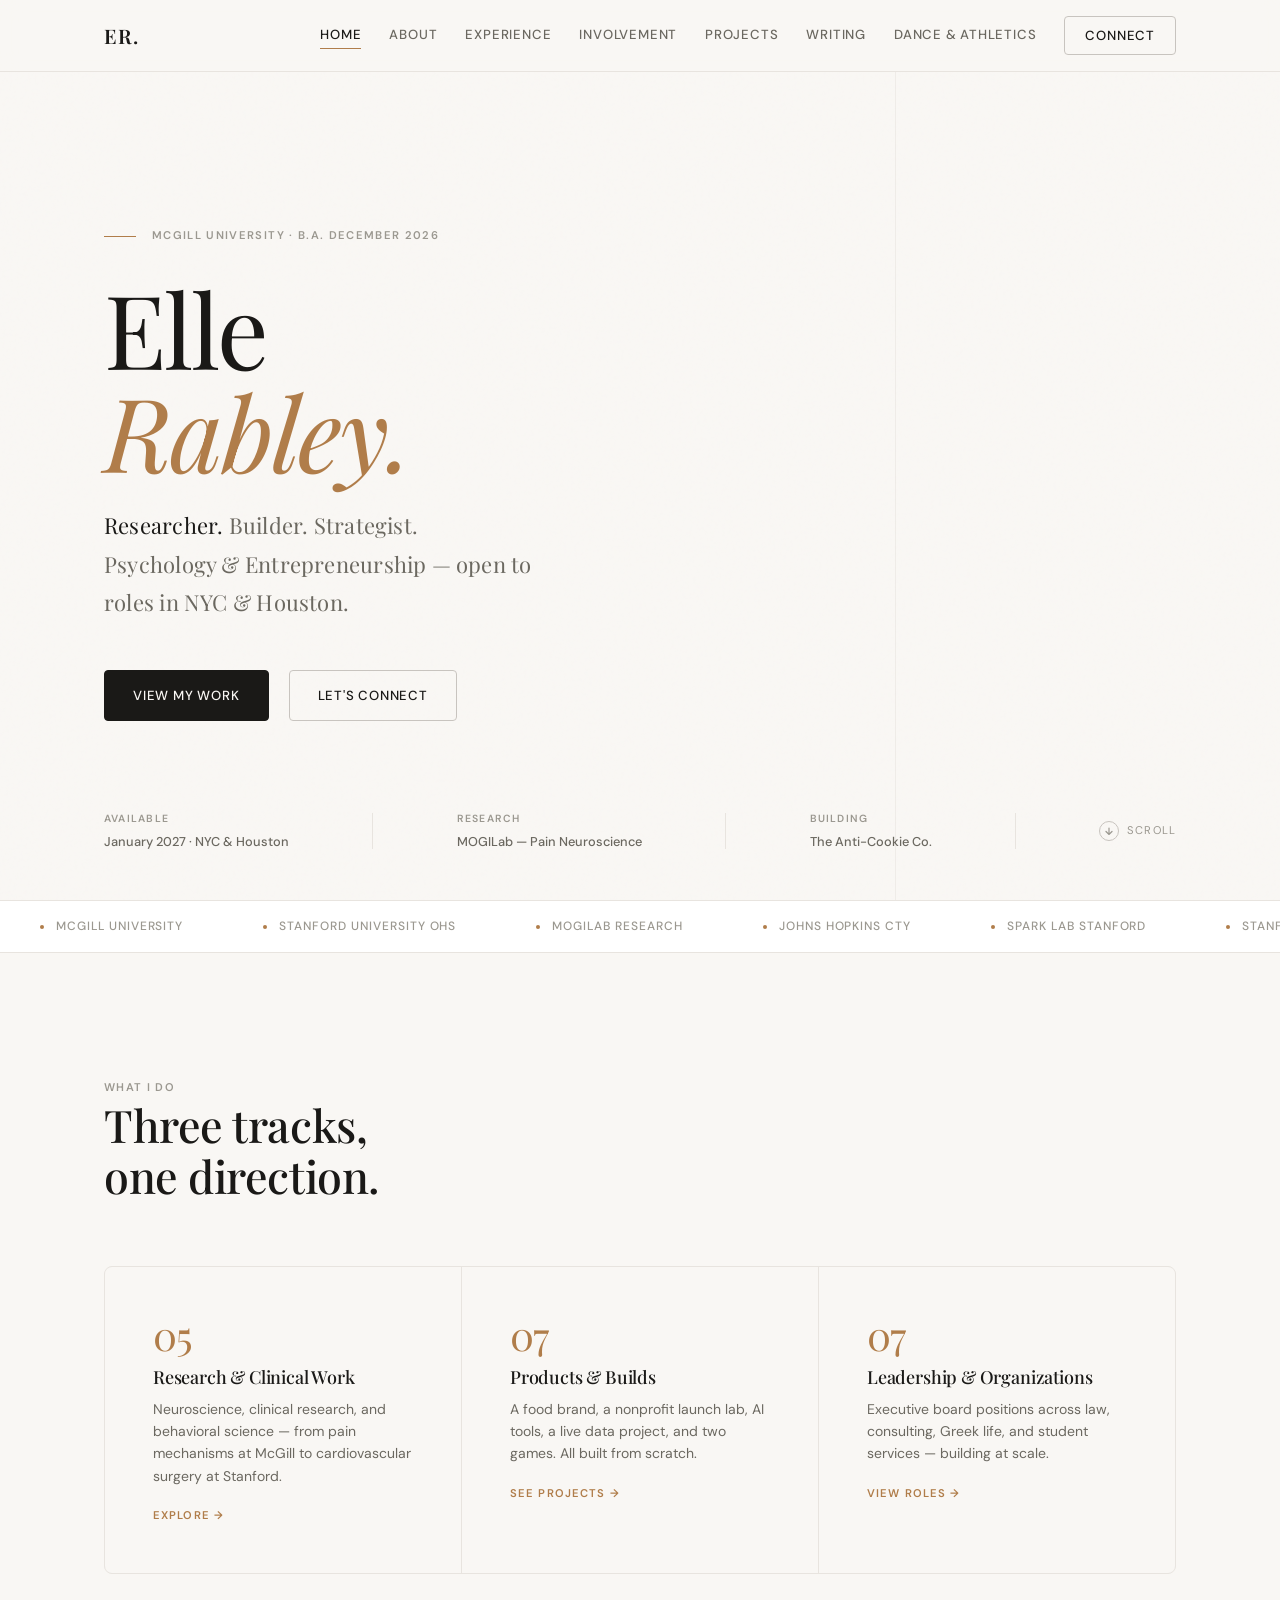
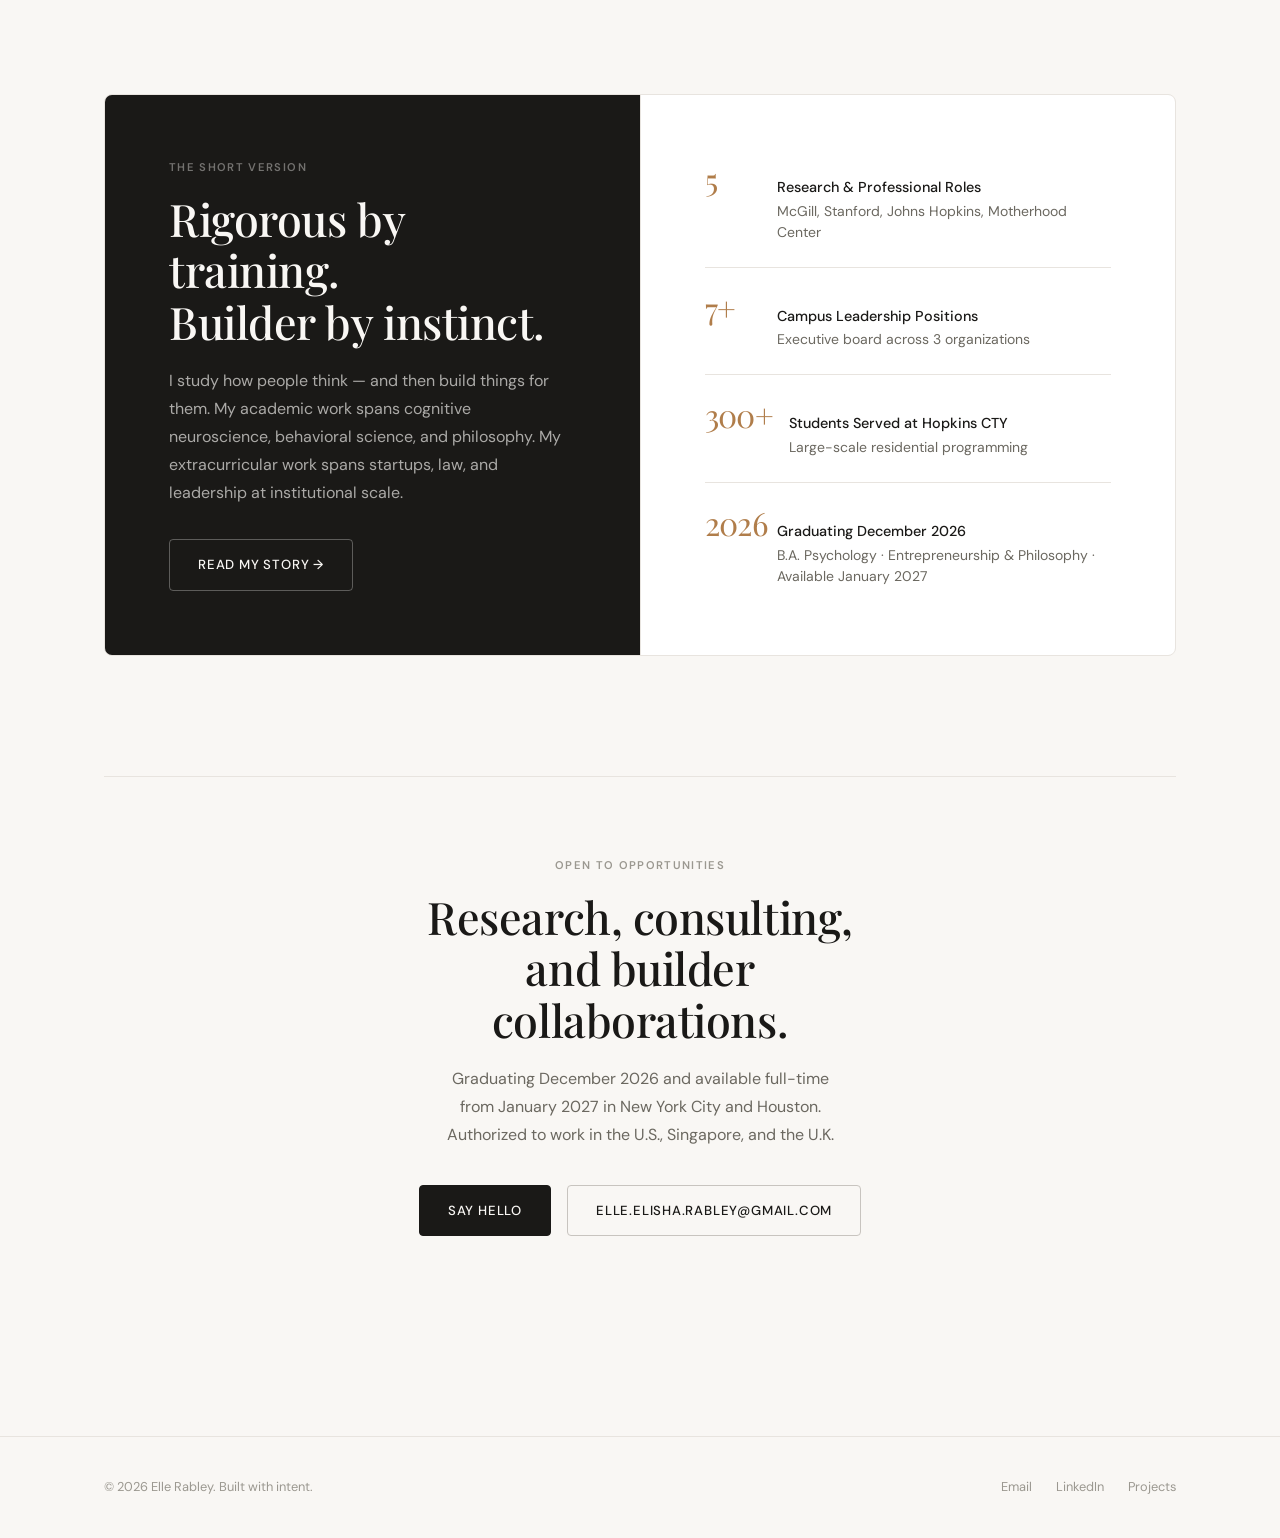
==== commit 4d23b470: "Rename nav tab to Dance & Athletics (home)" ====
--- a/index.html
+++ b/index.html
@@ -324,7 +324,7 @@
         <a href="involvement/index.html"  class="nav-link">Involvement</a>
         <a href="projects/index.html"     class="nav-link">Projects</a>
         <a href="writing/index.html"     class="nav-link">Writing</a>
-        <a href="dance/index.html"       class="nav-link">Dance</a>
+        <a href="dance/index.html"       class="nav-link">Dance &amp; Athletics</a>
         <a href="contact/index.html"      class="nav-link btn btn-outline" style="padding:8px 20px;">Connect</a>
       </div>
       <button class="nav-toggle" id="nav-toggle" aria-label="Menu">
@@ -340,7 +340,7 @@
     <a href="involvement/index.html"  class="nav-mobile-link">Involvement</a>
     <a href="projects/index.html"     class="nav-mobile-link">Projects</a>
     <a href="writing/index.html"     class="nav-mobile-link">Writing</a>
-    <a href="dance/index.html"       class="nav-mobile-link">Dance</a>
+    <a href="dance/index.html"       class="nav-mobile-link">Dance &amp; Athletics</a>
     <a href="contact/index.html"      class="nav-mobile-link">Connect</a>
   </div>
 
